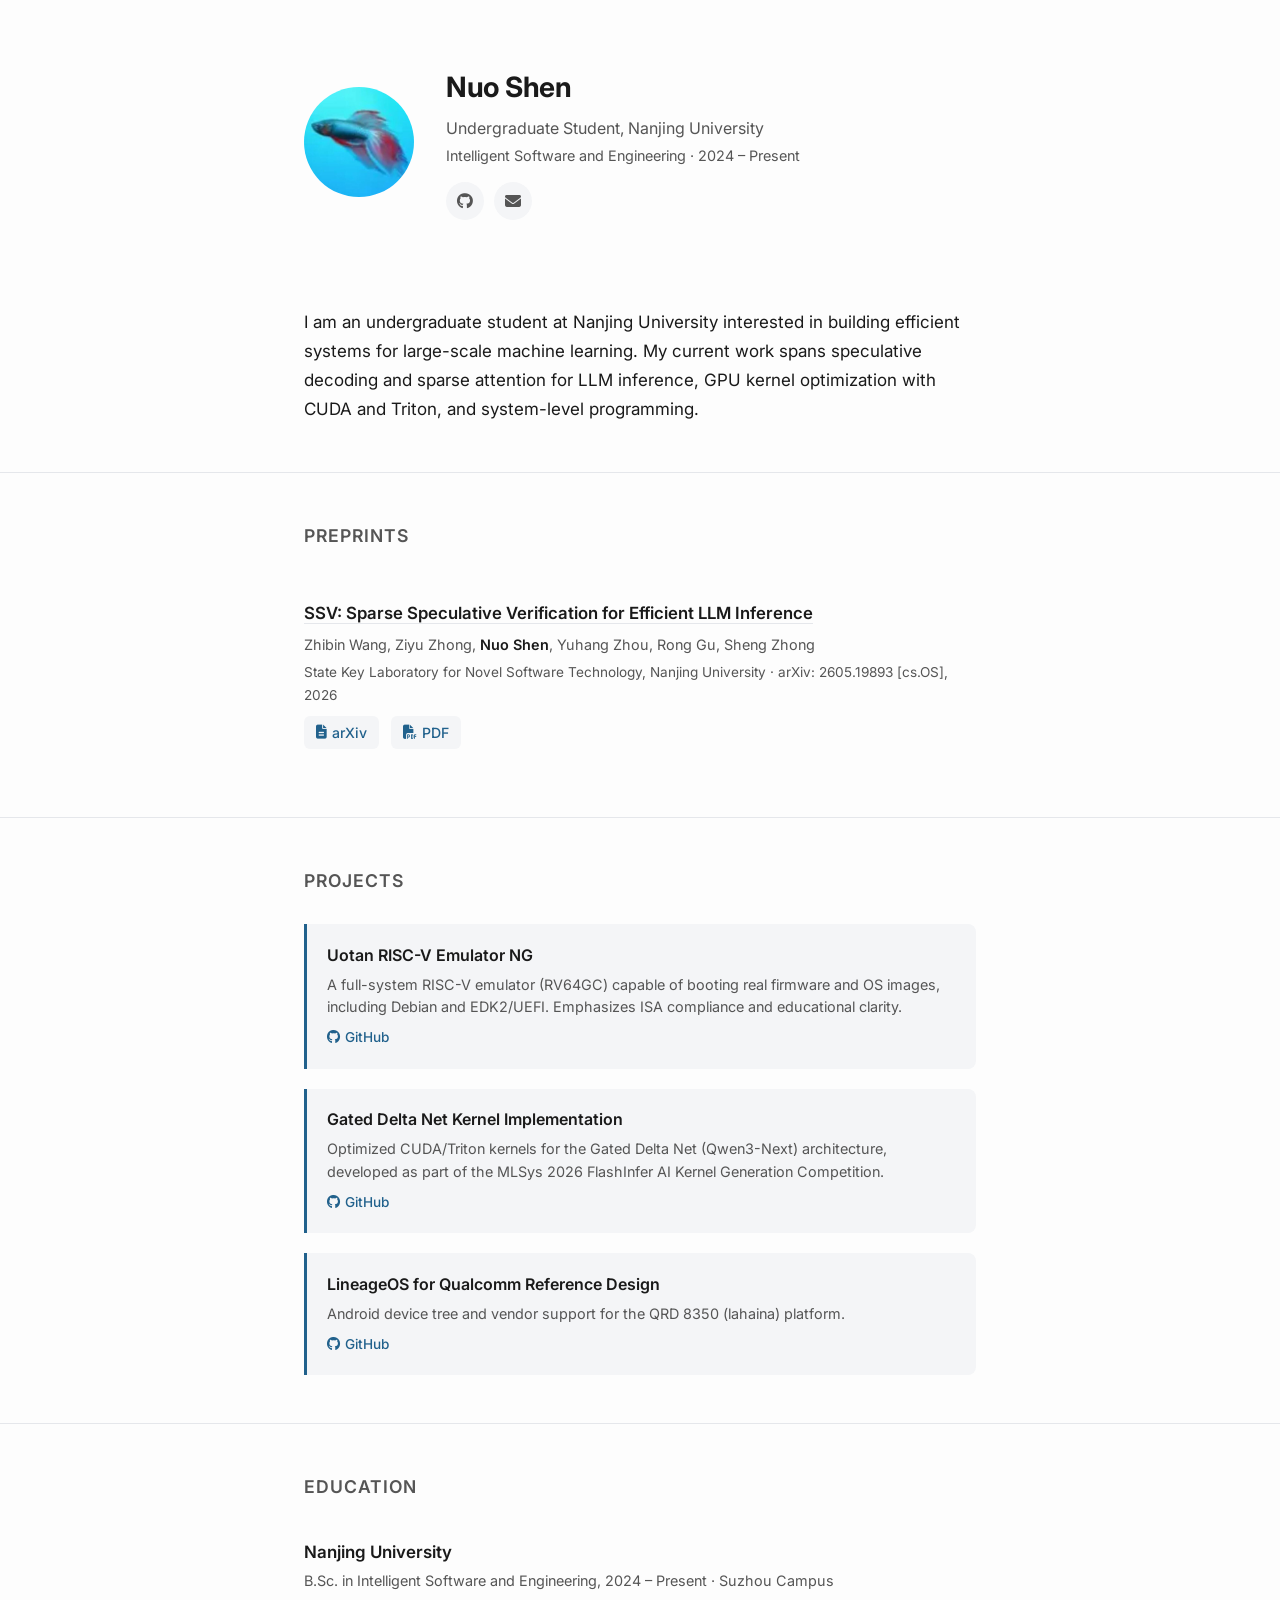
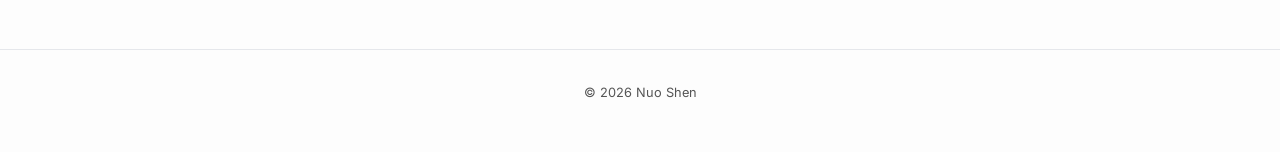
==== index.html @ 1d4b9c9a "Redesign academic homepage with clean minimal style Replace Material 3 multi-file site with a single" ====
<!DOCTYPE html>
<html lang="en">
<head>
<meta charset="UTF-8">
<meta name="viewport" content="width=device-width, initial-scale=1.0">
<title>Nuo Shen</title>
<link rel="preconnect" href="https://fonts.googleapis.com">
<link rel="preconnect" href="https://fonts.gstatic.com" crossorigin>
<link href="https://fonts.googleapis.com/css2?family=Inter:wght@400;500;600;700&display=swap" rel="stylesheet">
<link rel="stylesheet" href="https://cdnjs.cloudflare.com/ajax/libs/font-awesome/6.7.2/css/all.min.css">
<style>
  /* ── Reset & Base ── */
  *, *::before, *::after { box-sizing: border-box; margin: 0; padding: 0; }

  :root {
    --color-bg:       #fdfdfd;
    --color-text:     #1a1a1a;
    --color-text-alt: #555;
    --color-accent:   #21618c;
    --color-accent-hover: #164863;
    --color-border:   #e5e7eb;
    --color-surface:  #f4f5f7;
    --font: 'Inter', -apple-system, BlinkMacSystemFont, 'Segoe UI', Roboto, sans-serif;
  }

  html { scroll-behavior: smooth; }

  body {
    font-family: var(--font);
    font-size: 17px;
    line-height: 1.7;
    color: var(--color-text);
    background: var(--color-bg);
    -webkit-font-smoothing: antialiased;
  }

  a {
    color: var(--color-accent);
    text-decoration: none;
    transition: color 0.2s;
  }
  a:hover { color: var(--color-accent-hover); }

  /* ── Layout ── */
  .container {
    max-width: 720px;
    margin: 0 auto;
    padding: 0 24px;
  }

  section { padding: 3rem 0; }

  section + section { border-top: 1px solid var(--color-border); }

  .section-title {
    font-size: 1.1rem;
    font-weight: 600;
    color: var(--color-text-alt);
    text-transform: uppercase;
    letter-spacing: 0.06em;
    margin-bottom: 1.75rem;
  }

  /* ── Header ── */
  header {
    padding: 4rem 0 2.5rem;
  }

  .header-inner {
    display: flex;
    align-items: center;
    gap: 2rem;
  }

  .header-photo {
    width: 110px;
    height: 110px;
    border-radius: 50%;
    object-fit: cover;
    flex-shrink: 0;
  }

  .header-text h1 {
    font-size: 1.75rem;
    font-weight: 700;
    letter-spacing: -0.01em;
    color: var(--color-text);
  }

  .header-text .subtitle {
    font-size: 1rem;
    color: var(--color-text-alt);
    margin-top: 0.2rem;
  }

  .header-text .affiliation {
    font-size: 0.9rem;
    color: var(--color-text-alt);
    margin-top: 0.15rem;
  }

  .header-links {
    display: flex;
    gap: 0.65rem;
    margin-top: 0.85rem;
  }

  .header-links a {
    display: inline-flex;
    align-items: center;
    justify-content: center;
    width: 38px;
    height: 38px;
    border-radius: 50%;
    background: var(--color-surface);
    color: var(--color-text-alt);
    font-size: 1rem;
    transition: background 0.2s, color 0.2s;
  }

  .header-links a:hover {
    background: var(--color-accent);
    color: #fff;
  }

  /* ── About ── */
  .about p {
    max-width: 64ch;
    color: var(--color-text);
  }

  .about p + p { margin-top: 1rem; }

  /* ── Publications ── */
  .pub-entry {
    padding: 1.25rem 0;
  }

  .pub-title {
    font-size: 1.05rem;
    font-weight: 600;
    color: var(--color-text);
  }

  .pub-title a {
    color: inherit;
    text-decoration: underline;
    text-decoration-color: var(--color-border);
    text-underline-offset: 0.25em;
    transition: text-decoration-color 0.2s;
  }

  .pub-title a:hover {
    text-decoration-color: var(--color-accent);
  }

  .pub-authors {
    font-size: 0.9rem;
    color: var(--color-text-alt);
    margin-top: 0.35rem;
  }

  .pub-authors strong { color: var(--color-text); font-weight: 600; }

  .pub-venue {
    font-size: 0.85rem;
    color: var(--color-text-alt);
    margin-top: 0.2rem;
  }

  .pub-links {
    display: flex;
    gap: 0.75rem;
    margin-top: 0.55rem;
    font-size: 0.88rem;
    font-weight: 500;
  }

  .pub-links a {
    display: inline-flex;
    align-items: center;
    gap: 0.3rem;
    padding: 0.3rem 0.75rem;
    border-radius: 6px;
    background: var(--color-surface);
    color: var(--color-accent);
    transition: background 0.2s;
  }

  .pub-links a:hover { background: var(--color-accent); color: #fff; }

  /* ── Projects ── */
  .project-list {
    list-style: none;
    display: grid;
    gap: 1.25rem;
  }

  .project-item {
    padding: 1.1rem 1.25rem;
    border-left: 3px solid var(--color-accent);
    background: var(--color-surface);
    border-radius: 0 8px 8px 0;
  }

  .project-name {
    font-size: 1rem;
    font-weight: 600;
    color: var(--color-text);
  }

  .project-desc {
    font-size: 0.9rem;
    color: var(--color-text-alt);
    margin-top: 0.3rem;
    line-height: 1.55;
  }

  .project-link {
    display: inline-flex;
    align-items: center;
    gap: 0.3rem;
    margin-top: 0.5rem;
    font-size: 0.85rem;
    font-weight: 500;
  }

  /* ── Education ── */
  .edu-entry {
    padding: 0.5rem 0;
  }

  .edu-entry .school {
    font-weight: 600;
    color: var(--color-text);
  }

  .edu-entry .degree {
    font-size: 0.9rem;
    color: var(--color-text-alt);
    margin-top: 0.1rem;
  }

  /* ── Footer ── */
  footer {
    padding: 2rem 0 3rem;
    text-align: center;
    font-size: 0.8rem;
    color: var(--color-text-alt);
    border-top: 1px solid var(--color-border);
  }

  /* ── Mobile ── */
  @media (max-width: 640px) {
    .container { padding: 0 18px; }

    header { padding: 2.5rem 0 1.75rem; }

    .header-inner {
      flex-direction: column;
      text-align: center;
      gap: 1rem;
    }

    .header-photo { width: 96px; height: 96px; }

    .header-text h1 { font-size: 1.5rem; }

    .header-links { justify-content: center; }

    section { padding: 2.25rem 0; }

    .project-item { border-left: none; border-radius: 8px; border-top: 3px solid var(--color-accent); }
  }

  /* ── Reduced motion ── */
  @media (prefers-reduced-motion: reduce) {
    *, *::before, *::after { animation-duration: 0.01ms !important; transition-duration: 0.01ms !important; }
  }

  /* ── Print ── */
  @media print {
    body { font-size: 13px; line-height: 1.5; }
    header { padding: 1rem 0; }
    .header-photo { width: 72px; height: 72px; }
    .header-links a { background: none; }
    section { padding: 1rem 0; }
    .project-link, .pub-links a { background: none; border: 1px solid var(--color-border); }
  }
</style>
</head>
<body>

<header>
  <div class="container">
    <div class="header-inner">
      <img class="header-photo" src="data/images/sn.jpg" alt="Nuo Shen" width="110" height="110" loading="eager" decoding="async">
      <div class="header-text">
        <h1>Nuo Shen</h1>
        <div class="subtitle">Undergraduate Student, Nanjing University</div>
        <div class="affiliation">Intelligent Software and Engineering &middot; 2024 &ndash; Present</div>
        <div class="header-links">
          <a href="https://github.com/snnbyyds" aria-label="GitHub" target="_blank" rel="noopener"><i class="fab fa-github"></i></a>
          <a href="mailto:snnbyyds@gmail.com" aria-label="Email"><i class="fas fa-envelope"></i></a>
        </div>
      </div>
    </div>
  </div>
</header>

<section id="about">
  <div class="container">
    <div class="about">
      <p>
        I am an undergraduate student at Nanjing University interested in building efficient systems for large-scale machine learning. My current work spans speculative decoding and sparse attention for LLM inference, GPU kernel optimization with CUDA and Triton, and system-level programming.
      </p>
    </div>
  </div>
</section>

<section id="publications">
  <div class="container">
    <div class="section-title">Preprints</div>
    <div class="pub-entry">
      <div class="pub-title">
        <a href="https://arxiv.org/abs/2605.19893" target="_blank" rel="noopener">SSV: Sparse Speculative Verification for Efficient LLM Inference</a>
      </div>
      <div class="pub-authors">
        Zhibin Wang, Ziyu Zhong, <strong>Nuo Shen</strong>, Yuhang Zhou, Rong Gu, Sheng Zhong
      </div>
      <div class="pub-venue">
        State Key Laboratory for Novel Software Technology, Nanjing University &middot; arXiv: 2605.19893 [cs.OS], 2026
      </div>
      <div class="pub-links">
        <a href="https://arxiv.org/abs/2605.19893" target="_blank" rel="noopener"><i class="fas fa-file-lines"></i> arXiv</a>
        <a href="https://arxiv.org/pdf/2605.19893" target="_blank" rel="noopener"><i class="fas fa-file-pdf"></i> PDF</a>
      </div>
    </div>
  </div>
</section>

<section id="projects">
  <div class="container">
    <div class="section-title">Projects</div>
    <div class="project-list">
      <div class="project-item">
        <div class="project-name">Uotan RISC-V Emulator NG</div>
        <div class="project-desc">
          A full-system RISC-V emulator (RV64GC) capable of booting real firmware and OS images, including Debian and EDK2/UEFI. Emphasizes ISA compliance and educational clarity.
        </div>
        <a class="project-link" href="https://github.com/Uotan-Dev/uotan_riscv_emu-ng" target="_blank" rel="noopener">
          <i class="fab fa-github"></i> GitHub
        </a>
      </div>

      <div class="project-item">
        <div class="project-name">Gated Delta Net Kernel Implementation</div>
        <div class="project-desc">
          Optimized CUDA/Triton kernels for the Gated Delta Net (Qwen3-Next) architecture, developed as part of the MLSys 2026 FlashInfer AI Kernel Generation Competition.
        </div>
        <a class="project-link" href="https://github.com/CudaSyncThreads/flashinfer-bench-starter-kit" target="_blank" rel="noopener">
          <i class="fab fa-github"></i> GitHub
        </a>
      </div>

      <div class="project-item">
        <div class="project-name">LineageOS for Qualcomm Reference Design</div>
        <div class="project-desc">
          Android device tree and vendor support for the QRD 8350 (lahaina) platform.
        </div>
        <a class="project-link" href="https://github.com/QRD-Development/android_device_qcom_lahaina/tree/lineage-22.1" target="_blank" rel="noopener">
          <i class="fab fa-github"></i> GitHub
        </a>
      </div>
    </div>
  </div>
</section>

<section id="education">
  <div class="container">
    <div class="section-title">Education</div>
    <div class="edu-entry">
      <div class="school">Nanjing University</div>
      <div class="degree">B.Sc. in Intelligent Software and Engineering, 2024 &ndash; Present &middot; Suzhou Campus</div>
    </div>
  </div>
</section>

<footer>
  <div class="container">
    &copy; 2026 Nuo Shen
  </div>
</footer>

</body>
</html>
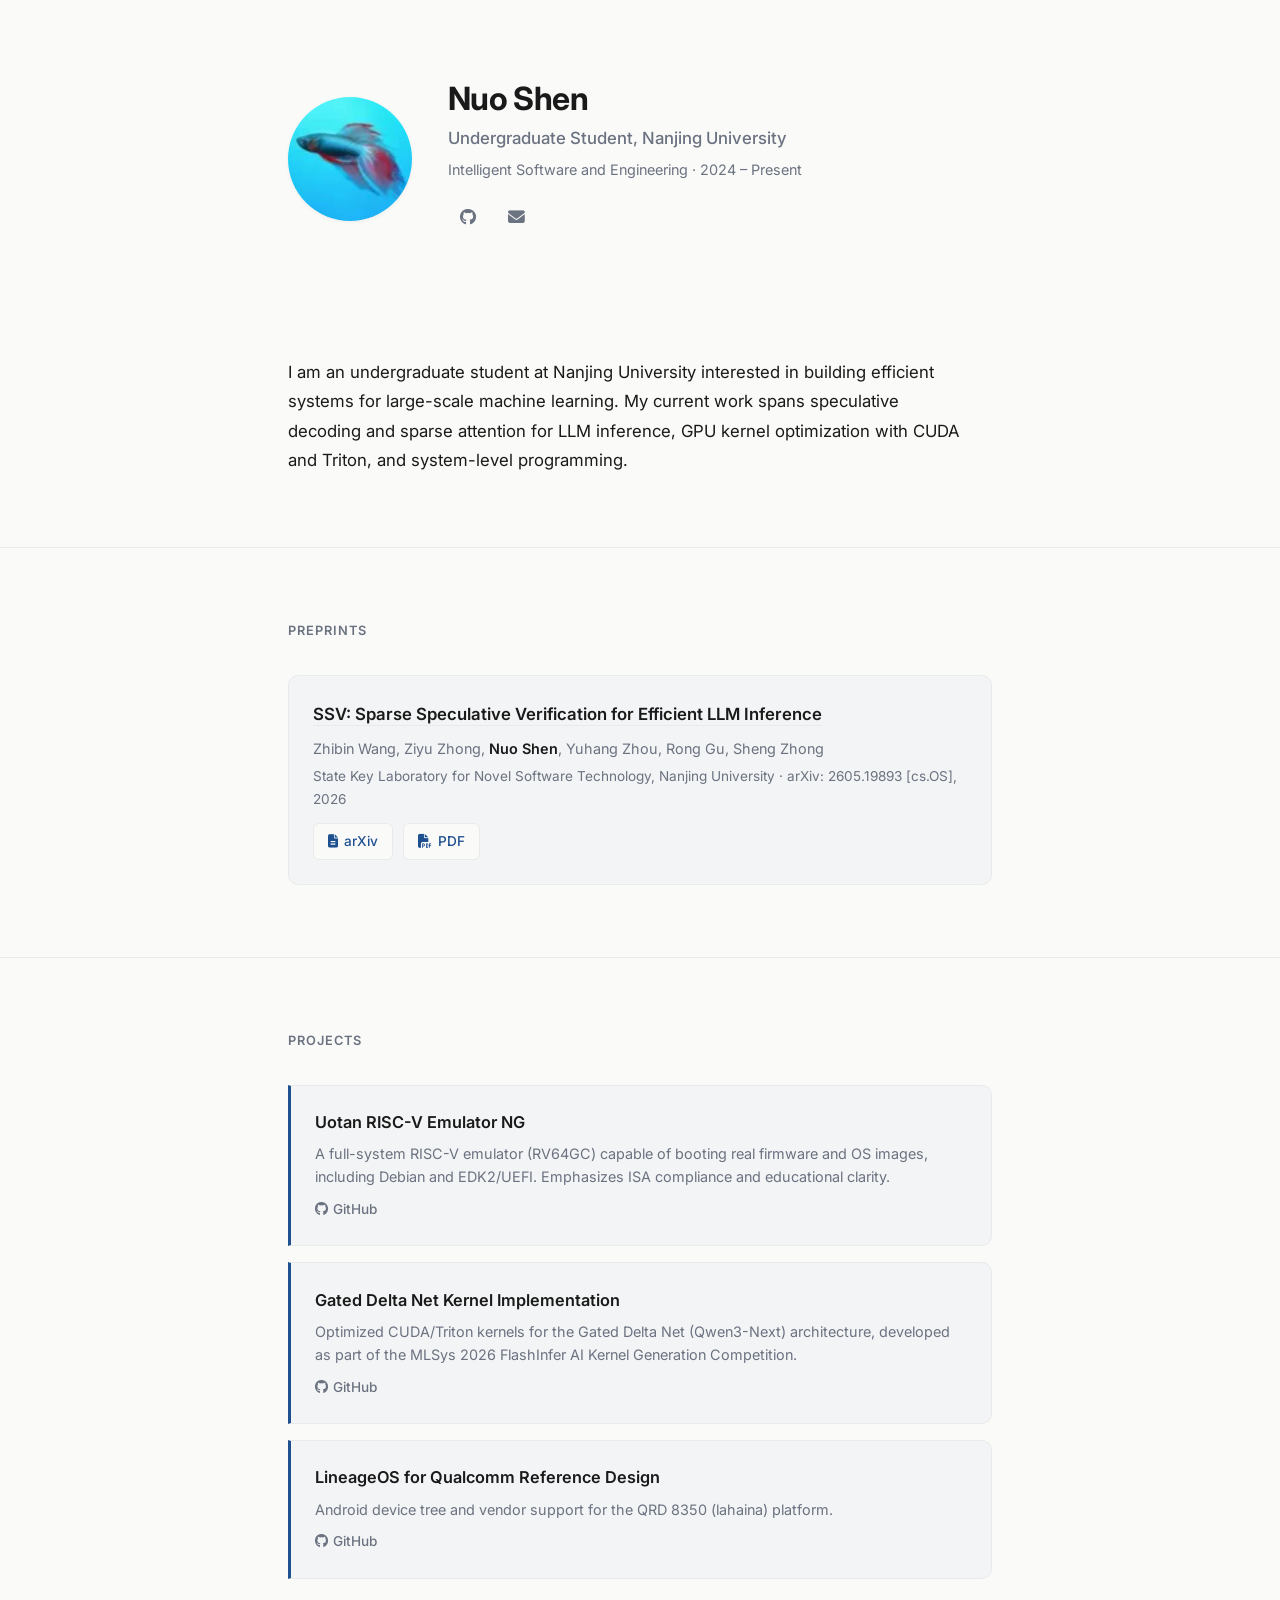
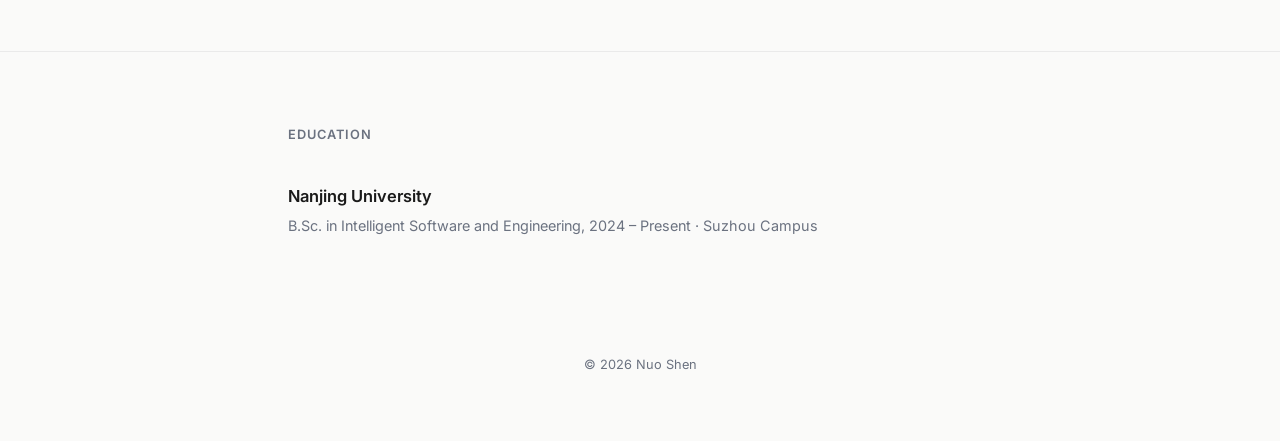
==== commit ada1cbed: "Polish UI: wider layout, richer typography, card treatments - Bump max-width to 760px, photo to 124p" ====
--- a/index.html
+++ b/index.html
@@ -13,13 +13,13 @@
   *, *::before, *::after { box-sizing: border-box; margin: 0; padding: 0; }
 
   :root {
-    --color-bg:       #fdfdfd;
+    --color-bg:       #fafaf9;
     --color-text:     #1a1a1a;
-    --color-text-alt: #555;
-    --color-accent:   #21618c;
-    --color-accent-hover: #164863;
-    --color-border:   #e5e7eb;
-    --color-surface:  #f4f5f7;
+    --color-text-alt: #6b7280;
+    --color-accent:   #1e5090;
+    --color-accent-hover: #163d6e;
+    --color-border:   #eaeaea;
+    --color-surface:  #f3f4f5;
     --font: 'Inter', -apple-system, BlinkMacSystemFont, 'Segoe UI', Roboto, sans-serif;
   }
 
@@ -27,113 +27,113 @@
 
   body {
     font-family: var(--font);
-    font-size: 17px;
-    line-height: 1.7;
+    font-size: 16.5px;
+    line-height: 1.75;
     color: var(--color-text);
     background: var(--color-bg);
     -webkit-font-smoothing: antialiased;
   }
 
-  a {
-    color: var(--color-accent);
-    text-decoration: none;
-    transition: color 0.2s;
-  }
+  a { color: var(--color-accent); text-decoration: none; transition: color 0.2s, opacity 0.2s; }
   a:hover { color: var(--color-accent-hover); }
 
   /* ── Layout ── */
   .container {
-    max-width: 720px;
+    max-width: 760px;
     margin: 0 auto;
-    padding: 0 24px;
-  }
-
-  section { padding: 3rem 0; }
+    padding: 0 28px;
+  }
+
+  section { padding: 4.5rem 0; }
 
   section + section { border-top: 1px solid var(--color-border); }
 
   .section-title {
-    font-size: 1.1rem;
+    font-size: 0.8rem;
     font-weight: 600;
     color: var(--color-text-alt);
     text-transform: uppercase;
-    letter-spacing: 0.06em;
-    margin-bottom: 1.75rem;
+    letter-spacing: 0.08em;
+    margin-bottom: 2rem;
   }
 
   /* ── Header ── */
-  header {
-    padding: 4rem 0 2.5rem;
-  }
+  header { padding: 5rem 0 3rem; }
 
   .header-inner {
     display: flex;
     align-items: center;
-    gap: 2rem;
+    gap: 2.25rem;
   }
 
   .header-photo {
-    width: 110px;
-    height: 110px;
+    width: 124px;
+    height: 124px;
     border-radius: 50%;
     object-fit: cover;
     flex-shrink: 0;
+    box-shadow: 0 1px 4px rgba(0,0,0,0.06);
   }
 
   .header-text h1 {
-    font-size: 1.75rem;
+    font-size: 2rem;
     font-weight: 700;
-    letter-spacing: -0.01em;
-    color: var(--color-text);
+    letter-spacing: -0.02em;
+    color: var(--color-text);
+    line-height: 1.2;
   }
 
   .header-text .subtitle {
-    font-size: 1rem;
-    color: var(--color-text-alt);
-    margin-top: 0.2rem;
+    font-size: 1.05rem;
+    color: var(--color-text-alt);
+    margin-top: 0.35rem;
+    font-weight: 500;
   }
 
   .header-text .affiliation {
     font-size: 0.9rem;
     color: var(--color-text-alt);
-    margin-top: 0.15rem;
+    margin-top: 0.2rem;
   }
 
   .header-links {
     display: flex;
-    gap: 0.65rem;
-    margin-top: 0.85rem;
+    gap: 0.5rem;
+    margin-top: 1rem;
   }
 
   .header-links a {
     display: inline-flex;
     align-items: center;
     justify-content: center;
-    width: 38px;
-    height: 38px;
+    width: 40px;
+    height: 40px;
     border-radius: 50%;
+    color: var(--color-text-alt);
+    font-size: 1.05rem;
+    transition: background 0.2s, color 0.2s;
+  }
+
+  .header-links a:hover {
     background: var(--color-surface);
-    color: var(--color-text-alt);
-    font-size: 1rem;
-    transition: background 0.2s, color 0.2s;
-  }
-
-  .header-links a:hover {
-    background: var(--color-accent);
-    color: #fff;
+    color: var(--color-accent);
   }
 
   /* ── About ── */
   .about p {
-    max-width: 64ch;
-    color: var(--color-text);
-  }
-
-  .about p + p { margin-top: 1rem; }
+    max-width: 62ch;
+    color: var(--color-text);
+    font-size: 1.05rem;
+  }
+
+  .about p + p { margin-top: 1.15rem; }
 
   /* ── Publications ── */
   .pub-entry {
-    padding: 1.25rem 0;
+    padding: 1.5rem 1.5rem;
+    background: var(--color-surface);
+    border-radius: 10px;
+    border: 1px solid var(--color-border);
   }
 
   .pub-title {
@@ -146,18 +146,16 @@
     color: inherit;
     text-decoration: underline;
     text-decoration-color: var(--color-border);
-    text-underline-offset: 0.25em;
+    text-underline-offset: 0.3em;
     transition: text-decoration-color 0.2s;
   }
 
-  .pub-title a:hover {
-    text-decoration-color: var(--color-accent);
-  }
+  .pub-title a:hover { text-decoration-color: var(--color-accent); }
 
   .pub-authors {
     font-size: 0.9rem;
     color: var(--color-text-alt);
-    margin-top: 0.35rem;
+    margin-top: 0.4rem;
   }
 
   .pub-authors strong { color: var(--color-text); font-weight: 600; }
@@ -165,46 +163,57 @@
   .pub-venue {
     font-size: 0.85rem;
     color: var(--color-text-alt);
-    margin-top: 0.2rem;
+    margin-top: 0.25rem;
   }
 
   .pub-links {
     display: flex;
-    gap: 0.75rem;
-    margin-top: 0.55rem;
-    font-size: 0.88rem;
+    gap: 0.6rem;
+    margin-top: 0.7rem;
+    font-size: 0.85rem;
     font-weight: 500;
   }
 
   .pub-links a {
     display: inline-flex;
     align-items: center;
-    gap: 0.3rem;
-    padding: 0.3rem 0.75rem;
+    gap: 0.35rem;
+    padding: 0.35rem 0.9rem;
     border-radius: 6px;
-    background: var(--color-surface);
+    background: var(--color-bg);
     color: var(--color-accent);
-    transition: background 0.2s;
-  }
-
-  .pub-links a:hover { background: var(--color-accent); color: #fff; }
+    border: 1px solid var(--color-border);
+    transition: background 0.2s, border-color 0.2s, color 0.2s;
+  }
+
+  .pub-links a:hover {
+    background: var(--color-accent);
+    border-color: var(--color-accent);
+    color: #fff;
+  }
 
   /* ── Projects ── */
   .project-list {
-    list-style: none;
     display: grid;
-    gap: 1.25rem;
+    gap: 1rem;
   }
 
   .project-item {
-    padding: 1.1rem 1.25rem;
+    padding: 1.4rem 1.5rem;
+    background: var(--color-surface);
+    border: 1px solid var(--color-border);
     border-left: 3px solid var(--color-accent);
-    background: var(--color-surface);
-    border-radius: 0 8px 8px 0;
+    border-radius: 0 10px 10px 0;
+    transition: box-shadow 0.25s, transform 0.25s;
+  }
+
+  .project-item:hover {
+    box-shadow: 0 2px 12px rgba(0,0,0,0.05);
+    transform: translateY(-1px);
   }
 
   .project-name {
-    font-size: 1rem;
+    font-size: 1.02rem;
     font-weight: 600;
     color: var(--color-text);
   }
@@ -212,23 +221,25 @@
   .project-desc {
     font-size: 0.9rem;
     color: var(--color-text-alt);
-    margin-top: 0.3rem;
-    line-height: 1.55;
+    margin-top: 0.35rem;
+    line-height: 1.6;
   }
 
   .project-link {
     display: inline-flex;
     align-items: center;
     gap: 0.3rem;
-    margin-top: 0.5rem;
+    margin-top: 0.6rem;
     font-size: 0.85rem;
     font-weight: 500;
-  }
+    color: var(--color-text-alt);
+    transition: color 0.2s;
+  }
+
+  .project-link:hover { color: var(--color-accent); }
 
   /* ── Education ── */
-  .edu-entry {
-    padding: 0.5rem 0;
-  }
+  .edu-entry { padding: 0.25rem 0; }
 
   .edu-entry .school {
     font-weight: 600;
@@ -238,39 +249,46 @@
   .edu-entry .degree {
     font-size: 0.9rem;
     color: var(--color-text-alt);
-    margin-top: 0.1rem;
+    margin-top: 0.15rem;
   }
 
   /* ── Footer ── */
   footer {
-    padding: 2rem 0 3rem;
+    padding: 2.5rem 0 4rem;
     text-align: center;
     font-size: 0.8rem;
     color: var(--color-text-alt);
-    border-top: 1px solid var(--color-border);
   }
 
   /* ── Mobile ── */
   @media (max-width: 640px) {
-    .container { padding: 0 18px; }
-
-    header { padding: 2.5rem 0 1.75rem; }
+    .container { padding: 0 20px; }
+
+    header { padding: 3rem 0 2rem; }
 
     .header-inner {
       flex-direction: column;
       text-align: center;
-      gap: 1rem;
+      gap: 1.15rem;
     }
 
-    .header-photo { width: 96px; height: 96px; }
-
-    .header-text h1 { font-size: 1.5rem; }
+    .header-photo { width: 104px; height: 104px; }
+
+    .header-text h1 { font-size: 1.65rem; }
 
     .header-links { justify-content: center; }
 
-    section { padding: 2.25rem 0; }
-
-    .project-item { border-left: none; border-radius: 8px; border-top: 3px solid var(--color-accent); }
+    section { padding: 3rem 0; }
+
+    .about p { font-size: 1rem; }
+
+    .pub-entry { padding: 1.2rem 1.2rem; }
+
+    .project-item {
+      border-left: none;
+      border-top: 3px solid var(--color-accent);
+      border-radius: 10px;
+    }
   }
 
   /* ── Reduced motion ── */
@@ -280,12 +298,13 @@
 
   /* ── Print ── */
   @media print {
-    body { font-size: 13px; line-height: 1.5; }
+    body { font-size: 12.5px; line-height: 1.5; }
     header { padding: 1rem 0; }
-    .header-photo { width: 72px; height: 72px; }
-    .header-links a { background: none; }
-    section { padding: 1rem 0; }
-    .project-link, .pub-links a { background: none; border: 1px solid var(--color-border); }
+    .header-photo { width: 64px; height: 64px; }
+    header { padding: 0.5rem 0; }
+    section { padding: 0.75rem 0; }
+    .pub-entry, .project-item { background: none; border: 1px solid #ddd; box-shadow: none; }
+    .project-item:hover { transform: none; box-shadow: none; }
   }
 </style>
 </head>
@@ -294,7 +313,7 @@
 <header>
   <div class="container">
     <div class="header-inner">
-      <img class="header-photo" src="data/images/sn.jpg" alt="Nuo Shen" width="110" height="110" loading="eager" decoding="async">
+      <img class="header-photo" src="data/images/sn.jpg" alt="Nuo Shen" width="124" height="124" loading="eager" decoding="async">
       <div class="header-text">
         <h1>Nuo Shen</h1>
         <div class="subtitle">Undergraduate Student, Nanjing University</div>
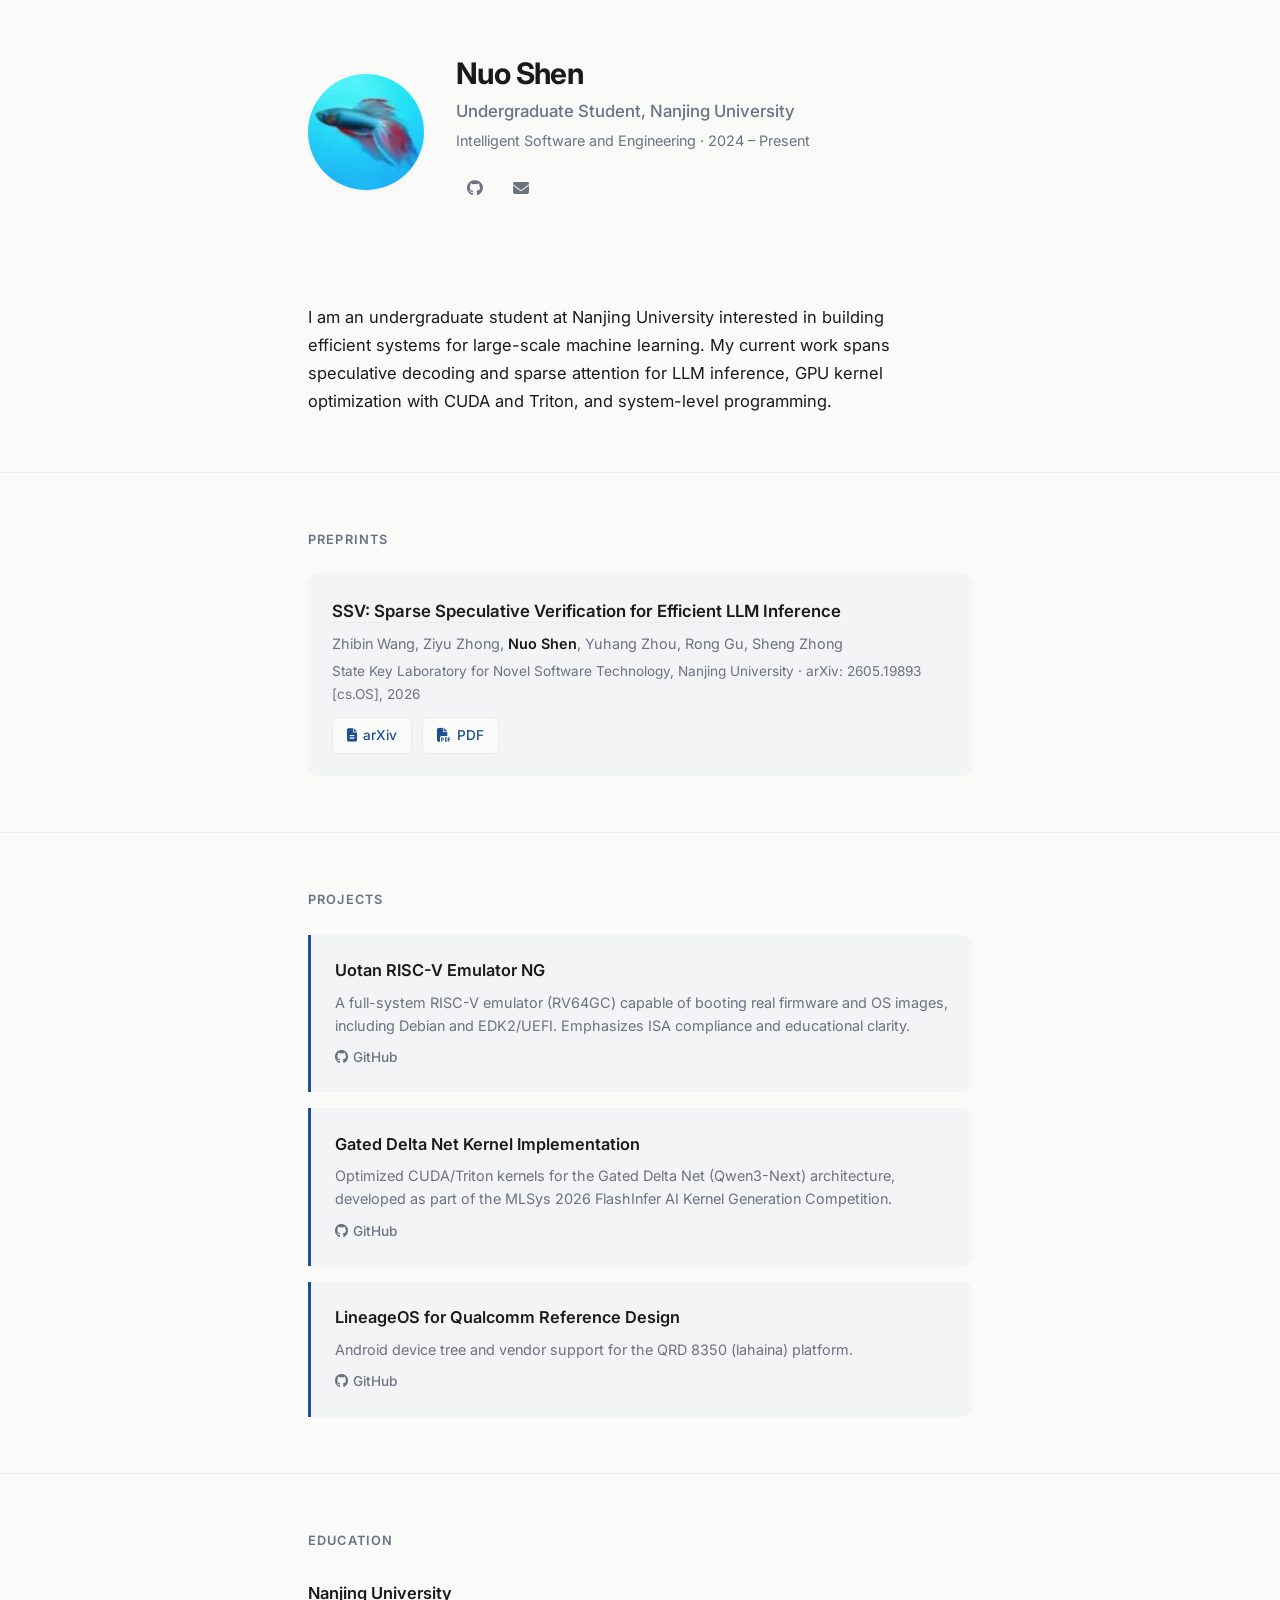
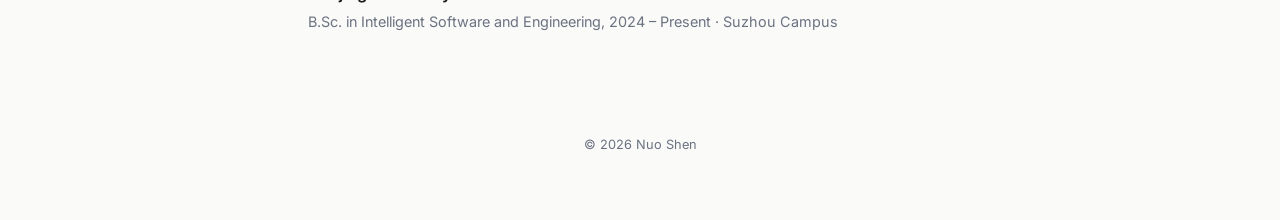
==== commit a4c83cf4: "Refine spacing and remove card borders Tighten vertical rhythm (section 3.5rem, header 3.5rem). Drop" ====
--- a/index.html
+++ b/index.html
@@ -28,7 +28,7 @@
   body {
     font-family: var(--font);
     font-size: 16.5px;
-    line-height: 1.75;
+    line-height: 1.7;
     color: var(--color-text);
     background: var(--color-bg);
     -webkit-font-smoothing: antialiased;
@@ -39,12 +39,12 @@
 
   /* ── Layout ── */
   .container {
-    max-width: 760px;
+    max-width: 720px;
     margin: 0 auto;
     padding: 0 28px;
   }
 
-  section { padding: 4.5rem 0; }
+  section { padding: 3.5rem 0; }
 
   section + section { border-top: 1px solid var(--color-border); }
 
@@ -53,22 +53,22 @@
     font-weight: 600;
     color: var(--color-text-alt);
     text-transform: uppercase;
-    letter-spacing: 0.08em;
-    margin-bottom: 2rem;
+    letter-spacing: 0.09em;
+    margin-bottom: 1.5rem;
   }
 
   /* ── Header ── */
-  header { padding: 5rem 0 3rem; }
+  header { padding: 3.5rem 0 2.5rem; }
 
   .header-inner {
     display: flex;
     align-items: center;
-    gap: 2.25rem;
+    gap: 2rem;
   }
 
   .header-photo {
-    width: 124px;
-    height: 124px;
+    width: 116px;
+    height: 116px;
     border-radius: 50%;
     object-fit: cover;
     flex-shrink: 0;
@@ -76,7 +76,7 @@
   }
 
   .header-text h1 {
-    font-size: 2rem;
+    font-size: 1.85rem;
     font-weight: 700;
     letter-spacing: -0.02em;
     color: var(--color-text);
@@ -106,11 +106,11 @@
     display: inline-flex;
     align-items: center;
     justify-content: center;
-    width: 40px;
-    height: 40px;
+    width: 38px;
+    height: 38px;
     border-radius: 50%;
     color: var(--color-text-alt);
-    font-size: 1.05rem;
+    font-size: 1rem;
     transition: background 0.2s, color 0.2s;
   }
 
@@ -123,17 +123,15 @@
   .about p {
     max-width: 62ch;
     color: var(--color-text);
-    font-size: 1.05rem;
   }
 
   .about p + p { margin-top: 1.15rem; }
 
   /* ── Publications ── */
   .pub-entry {
-    padding: 1.5rem 1.5rem;
+    padding: 1.4rem 1.5rem;
     background: var(--color-surface);
     border-radius: 10px;
-    border: 1px solid var(--color-border);
   }
 
   .pub-title {
@@ -201,7 +199,6 @@
   .project-item {
     padding: 1.4rem 1.5rem;
     background: var(--color-surface);
-    border: 1px solid var(--color-border);
     border-left: 3px solid var(--color-accent);
     border-radius: 0 10px 10px 0;
     transition: box-shadow 0.25s, transform 0.25s;
@@ -264,23 +261,21 @@
   @media (max-width: 640px) {
     .container { padding: 0 20px; }
 
-    header { padding: 3rem 0 2rem; }
+    header { padding: 2.5rem 0 2rem; }
 
     .header-inner {
       flex-direction: column;
       text-align: center;
-      gap: 1.15rem;
+      gap: 1rem;
     }
 
-    .header-photo { width: 104px; height: 104px; }
-
-    .header-text h1 { font-size: 1.65rem; }
+    .header-photo { width: 100px; height: 100px; }
+
+    .header-text h1 { font-size: 1.55rem; }
 
     .header-links { justify-content: center; }
 
-    section { padding: 3rem 0; }
-
-    .about p { font-size: 1rem; }
+    section { padding: 2.5rem 0; }
 
     .pub-entry { padding: 1.2rem 1.2rem; }
 
@@ -313,7 +308,7 @@
 <header>
   <div class="container">
     <div class="header-inner">
-      <img class="header-photo" src="data/images/sn.jpg" alt="Nuo Shen" width="124" height="124" loading="eager" decoding="async">
+      <img class="header-photo" src="data/images/sn.jpg" alt="Nuo Shen" width="116" height="116" loading="eager" decoding="async">
       <div class="header-text">
         <h1>Nuo Shen</h1>
         <div class="subtitle">Undergraduate Student, Nanjing University</div>
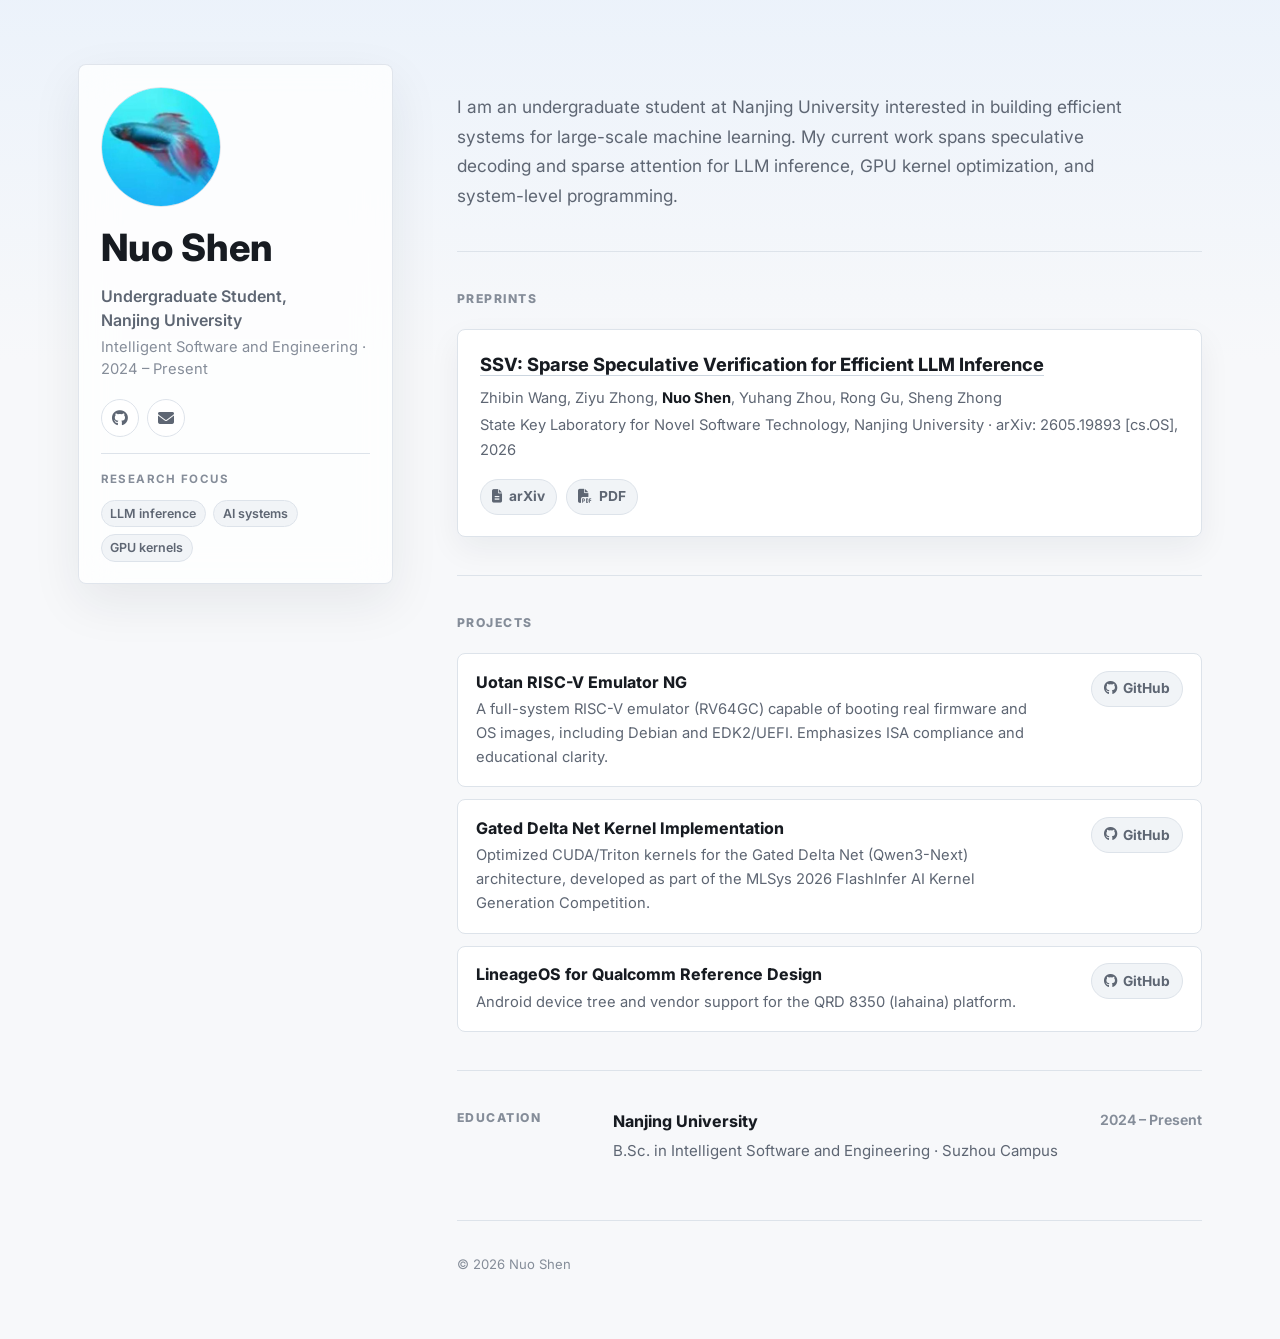
==== commit 73551412: "Clean up dead CSS, bump portrait to 120px, fix text wrapping Remove unused .intro-kicker, .intro h2 " ====
--- a/index.html
+++ b/index.html
@@ -6,405 +6,658 @@
 <title>Nuo Shen</title>
 <link rel="preconnect" href="https://fonts.googleapis.com">
 <link rel="preconnect" href="https://fonts.gstatic.com" crossorigin>
-<link href="https://fonts.googleapis.com/css2?family=Inter:wght@400;500;600;700&display=swap" rel="stylesheet">
+<link href="https://fonts.googleapis.com/css2?family=Inter:wght@400;500;600;700;800&display=swap" rel="stylesheet">
 <link rel="stylesheet" href="https://cdnjs.cloudflare.com/ajax/libs/font-awesome/6.7.2/css/all.min.css">
 <style>
-  /* ── Reset & Base ── */
   *, *::before, *::after { box-sizing: border-box; margin: 0; padding: 0; }
 
   :root {
-    --color-bg:       #fafaf9;
-    --color-text:     #1a1a1a;
-    --color-text-alt: #6b7280;
-    --color-accent:   #1e5090;
-    --color-accent-hover: #163d6e;
-    --color-border:   #eaeaea;
-    --color-surface:  #f3f4f5;
-    --font: 'Inter', -apple-system, BlinkMacSystemFont, 'Segoe UI', Roboto, sans-serif;
+    --bg: #f7f8fa;
+    --paper: #ffffff;
+    --paper-soft: #f1f4f7;
+    --ink: #171b21;
+    --muted: #5e6673;
+    --quiet: #858d99;
+    --line: #dde3ea;
+    --line-strong: #cbd5df;
+    --accent: #245c9f;
+    --accent-dark: #163d6e;
+    --accent-soft: #e7f0fb;
+    --shadow: 0 18px 50px rgba(22, 32, 46, 0.08);
+    --font: "Inter", -apple-system, BlinkMacSystemFont, "Segoe UI", Roboto, sans-serif;
   }
 
   html { scroll-behavior: smooth; }
 
   body {
+    min-height: 100vh;
     font-family: var(--font);
-    font-size: 16.5px;
-    line-height: 1.7;
-    color: var(--color-text);
-    background: var(--color-bg);
+    font-size: 16px;
+    line-height: 1.68;
+    color: var(--ink);
+    background:
+      linear-gradient(180deg, rgba(231, 240, 251, 0.7), rgba(247, 248, 250, 0) 360px),
+      var(--bg);
     -webkit-font-smoothing: antialiased;
   }
 
-  a { color: var(--color-accent); text-decoration: none; transition: color 0.2s, opacity 0.2s; }
-  a:hover { color: var(--color-accent-hover); }
-
-  /* ── Layout ── */
-  .container {
-    max-width: 720px;
+  a {
+    color: var(--accent);
+    text-decoration: none;
+    transition: color 0.18s ease, border-color 0.18s ease, background 0.18s ease, transform 0.18s ease;
+  }
+
+  a:hover { color: var(--accent-dark); }
+
+  .page {
+    display: grid;
+    grid-template-columns: minmax(240px, 315px) minmax(0, 760px);
+    gap: clamp(2rem, 5vw, 4.75rem);
+    max-width: 1180px;
     margin: 0 auto;
-    padding: 0 28px;
-  }
-
-  section { padding: 3.5rem 0; }
-
-  section + section { border-top: 1px solid var(--color-border); }
-
-  .section-title {
-    font-size: 0.8rem;
-    font-weight: 600;
-    color: var(--color-text-alt);
-    text-transform: uppercase;
-    letter-spacing: 0.09em;
-    margin-bottom: 1.5rem;
-  }
-
-  /* ── Header ── */
-  header { padding: 3.5rem 0 2.5rem; }
-
-  .header-inner {
-    display: flex;
-    align-items: center;
-    gap: 2rem;
-  }
-
-  .header-photo {
-    width: 116px;
-    height: 116px;
+    padding: clamp(2rem, 5vw, 4.75rem) 28px 4rem;
+  }
+
+  .identity {
+    align-self: start;
+    position: sticky;
+    top: 2rem;
+  }
+
+  .identity-card {
+    padding: 1.35rem;
+    background: rgba(255, 255, 255, 0.78);
+    border: 1px solid rgba(221, 227, 234, 0.9);
+    border-radius: 8px;
+    box-shadow: var(--shadow);
+    backdrop-filter: blur(18px);
+  }
+
+  .portrait {
+    width: 120px;
+    height: 120px;
+    display: block;
     border-radius: 50%;
     object-fit: cover;
-    flex-shrink: 0;
-    box-shadow: 0 1px 4px rgba(0,0,0,0.06);
-  }
-
-  .header-text h1 {
-    font-size: 1.85rem;
-    font-weight: 700;
-    letter-spacing: -0.02em;
-    color: var(--color-text);
-    line-height: 1.2;
-  }
-
-  .header-text .subtitle {
-    font-size: 1.05rem;
-    color: var(--color-text-alt);
-    margin-top: 0.35rem;
-    font-weight: 500;
-  }
-
-  .header-text .affiliation {
-    font-size: 0.9rem;
-    color: var(--color-text-alt);
-    margin-top: 0.2rem;
-  }
-
-  .header-links {
+    margin-bottom: 1.35rem;
+    border: 1px solid var(--line);
+  }
+
+  h1 {
+    font-size: clamp(1.7rem, 3vw, 2.35rem);
+    font-weight: 800;
+    line-height: 1.06;
+    letter-spacing: 0;
+    color: var(--ink);
+  }
+
+  .role {
+    margin-top: 1rem;
+    color: var(--muted);
+    font-size: 1rem;
+    font-weight: 600;
+    line-height: 1.5;
+  }
+
+  .affiliation {
+    margin-top: 0.25rem;
+    color: var(--quiet);
+    font-size: 0.92rem;
+    line-height: 1.5;
+  }
+
+  .contact {
     display: flex;
-    gap: 0.5rem;
-    margin-top: 1rem;
-  }
-
-  .header-links a {
+    gap: 0.55rem;
+    margin-top: 1.2rem;
+  }
+
+  .icon-link {
+    width: 38px;
+    height: 38px;
     display: inline-flex;
     align-items: center;
     justify-content: center;
-    width: 38px;
-    height: 38px;
+    border: 1px solid var(--line);
     border-radius: 50%;
-    color: var(--color-text-alt);
-    font-size: 1rem;
-    transition: background 0.2s, color 0.2s;
-  }
-
-  .header-links a:hover {
-    background: var(--color-surface);
-    color: var(--color-accent);
-  }
-
-  /* ── About ── */
-  .about p {
-    max-width: 62ch;
-    color: var(--color-text);
-  }
-
-  .about p + p { margin-top: 1.15rem; }
-
-  /* ── Publications ── */
-  .pub-entry {
-    padding: 1.4rem 1.5rem;
-    background: var(--color-surface);
-    border-radius: 10px;
-  }
-
-  .pub-title {
-    font-size: 1.05rem;
+    background: var(--paper);
+    color: var(--muted);
+  }
+
+  .icon-link:hover {
+    border-color: var(--accent);
+    background: var(--accent);
+    color: #fff;
+    transform: translateY(-1px);
+  }
+
+  .focus-box {
+    margin-top: 1rem;
+    padding-top: 1rem;
+    border-top: 1px solid var(--line);
+  }
+
+  .eyebrow {
+    display: block;
+    margin-bottom: 0.65rem;
+    color: var(--quiet);
+    font-size: 0.72rem;
+    font-weight: 700;
+    letter-spacing: 0.12em;
+    text-transform: uppercase;
+  }
+
+  .chips {
+    display: flex;
+    flex-wrap: wrap;
+    gap: 0.45rem;
+  }
+
+  .chip {
+    padding: 0.24rem 0.55rem;
+    border: 1px solid var(--line);
+    border-radius: 999px;
+    background: var(--paper-soft);
+    color: var(--muted);
+    font-size: 0.78rem;
     font-weight: 600;
-    color: var(--color-text);
-  }
-
-  .pub-title a {
-    color: inherit;
-    text-decoration: underline;
-    text-decoration-color: var(--color-border);
-    text-underline-offset: 0.3em;
-    transition: text-decoration-color 0.2s;
-  }
-
-  .pub-title a:hover { text-decoration-color: var(--color-accent); }
-
-  .pub-authors {
-    font-size: 0.9rem;
-    color: var(--color-text-alt);
-    margin-top: 0.4rem;
-  }
-
-  .pub-authors strong { color: var(--color-text); font-weight: 600; }
-
-  .pub-venue {
-    font-size: 0.85rem;
-    color: var(--color-text-alt);
-    margin-top: 0.25rem;
-  }
-
-  .pub-links {
+    line-height: 1.4;
+  }
+
+  main {
+    min-width: 0;
+  }
+
+  .intro {
+    padding: 0.4rem 0 2.5rem;
+  }
+
+  .intro p {
+    max-width: 64ch;
+    margin-top: 1.35rem;
+    color: var(--muted);
+    font-size: 1.08rem;
+    line-height: 1.72;
+  }
+
+  section {
+    padding: 2.35rem 0;
+    border-top: 1px solid var(--line);
+  }
+
+  .section-head {
+    display: grid;
+    grid-template-columns: 132px 1fr;
+    gap: 1.5rem;
+    align-items: start;
+    margin-bottom: 1.2rem;
+  }
+
+  .section-title {
+    color: var(--quiet);
+    font-size: 0.76rem;
+    font-weight: 800;
+    letter-spacing: 0.12em;
+    text-transform: uppercase;
+  }
+
+  .section-note {
+    max-width: 56ch;
+    color: var(--muted);
+    font-size: 0.94rem;
+  }
+
+  .paper-card,
+  .project-item {
+    background: var(--paper);
+    border: 1px solid var(--line);
+    border-radius: 8px;
+  }
+
+  .paper-card {
+    padding: 1.35rem;
+    box-shadow: 0 12px 32px rgba(22, 32, 46, 0.06);
+  }
+
+  .paper-title {
+    font-size: 1.14rem;
+    font-weight: 750;
+    line-height: 1.38;
+  }
+
+  .paper-title a {
+    color: var(--ink);
+    border-bottom: 1px solid var(--line-strong);
+  }
+
+  .paper-title a:hover {
+    color: var(--accent);
+    border-color: var(--accent);
+  }
+
+  .authors,
+  .venue {
+    color: var(--muted);
+    font-size: 0.92rem;
+  }
+
+  .authors {
+    margin-top: 0.55rem;
+  }
+
+  .authors strong {
+    color: var(--ink);
+    font-weight: 700;
+  }
+
+  .venue {
+    margin-top: 0.18rem;
+  }
+
+  .paper-actions {
     display: flex;
-    gap: 0.6rem;
-    margin-top: 0.7rem;
-    font-size: 0.85rem;
-    font-weight: 500;
-  }
-
-  .pub-links a {
+    flex-wrap: wrap;
+    gap: 0.55rem;
+    margin-top: 1rem;
+  }
+
+  .text-link {
     display: inline-flex;
     align-items: center;
-    gap: 0.35rem;
-    padding: 0.35rem 0.9rem;
-    border-radius: 6px;
-    background: var(--color-bg);
-    color: var(--color-accent);
-    border: 1px solid var(--color-border);
-    transition: background 0.2s, border-color 0.2s, color 0.2s;
-  }
-
-  .pub-links a:hover {
-    background: var(--color-accent);
-    border-color: var(--color-accent);
-    color: #fff;
-  }
-
-  /* ── Projects ── */
+    gap: 0.4rem;
+    min-height: 36px;
+    padding: 0.34rem 0.72rem;
+    border: 1px solid var(--line);
+    border-radius: 999px;
+    background: var(--paper-soft);
+    color: var(--muted);
+    font-size: 0.86rem;
+    font-weight: 700;
+  }
+
+  .text-link:hover {
+    border-color: var(--accent);
+    background: var(--accent-soft);
+    color: var(--accent-dark);
+  }
+
   .project-list {
     display: grid;
+    gap: 0.75rem;
+  }
+
+  .project-item {
+    display: grid;
+    grid-template-columns: minmax(0, 1fr) auto;
     gap: 1rem;
-  }
-
-  .project-item {
-    padding: 1.4rem 1.5rem;
-    background: var(--color-surface);
-    border-left: 3px solid var(--color-accent);
-    border-radius: 0 10px 10px 0;
-    transition: box-shadow 0.25s, transform 0.25s;
+    align-items: start;
+    padding: 1.05rem 1.15rem;
   }
 
   .project-item:hover {
-    box-shadow: 0 2px 12px rgba(0,0,0,0.05);
-    transform: translateY(-1px);
+    border-color: var(--line-strong);
+    box-shadow: 0 10px 26px rgba(22, 32, 46, 0.05);
   }
 
   .project-name {
-    font-size: 1.02rem;
-    font-weight: 600;
-    color: var(--color-text);
+    font-size: 1rem;
+    font-weight: 750;
+    line-height: 1.4;
   }
 
   .project-desc {
-    font-size: 0.9rem;
-    color: var(--color-text-alt);
-    margin-top: 0.35rem;
-    line-height: 1.6;
+    max-width: 62ch;
+    margin-top: 0.3rem;
+    color: var(--muted);
+    font-size: 0.92rem;
+    line-height: 1.62;
   }
 
   .project-link {
-    display: inline-flex;
-    align-items: center;
-    gap: 0.3rem;
-    margin-top: 0.6rem;
-    font-size: 0.85rem;
-    font-weight: 500;
-    color: var(--color-text-alt);
-    transition: color 0.2s;
-  }
-
-  .project-link:hover { color: var(--color-accent); }
-
-  /* ── Education ── */
-  .edu-entry { padding: 0.25rem 0; }
-
-  .edu-entry .school {
-    font-weight: 600;
-    color: var(--color-text);
-  }
-
-  .edu-entry .degree {
-    font-size: 0.9rem;
-    color: var(--color-text-alt);
-    margin-top: 0.15rem;
-  }
-
-  /* ── Footer ── */
+    white-space: nowrap;
+  }
+
+  .education {
+    display: grid;
+    grid-template-columns: minmax(0, 1fr) auto;
+    gap: 1rem;
+    color: var(--muted);
+  }
+
+  .school {
+    color: var(--ink);
+    font-weight: 750;
+  }
+
+  .degree {
+    margin-top: 0.18rem;
+    font-size: 0.94rem;
+  }
+
+  .date {
+    color: var(--quiet);
+    font-size: 0.88rem;
+    font-weight: 650;
+    white-space: nowrap;
+  }
+
   footer {
-    padding: 2.5rem 0 4rem;
-    text-align: center;
-    font-size: 0.8rem;
-    color: var(--color-text-alt);
-  }
-
-  /* ── Mobile ── */
-  @media (max-width: 640px) {
-    .container { padding: 0 20px; }
-
-    header { padding: 2.5rem 0 2rem; }
-
-    .header-inner {
-      flex-direction: column;
-      text-align: center;
+    padding-top: 2rem;
+    border-top: 1px solid var(--line);
+    color: var(--quiet);
+    font-size: 0.82rem;
+  }
+
+  @media (max-width: 880px) {
+    .page {
+      display: block;
+      padding: 1.2rem 20px 3rem;
+    }
+
+    .identity {
+      position: static;
+    }
+
+    .identity-card {
+      display: grid;
+      grid-template-columns: 88px minmax(0, 1fr);
       gap: 1rem;
-    }
-
-    .header-photo { width: 100px; height: 100px; }
-
-    .header-text h1 { font-size: 1.55rem; }
-
-    .header-links { justify-content: center; }
-
-    section { padding: 2.5rem 0; }
-
-    .pub-entry { padding: 1.2rem 1.2rem; }
-
+      align-items: center;
+      padding: 1rem;
+    }
+
+    .portrait {
+      width: 88px;
+      height: 88px;
+      margin: 0;
+      grid-row: span 3;
+    }
+
+    .identity h1 {
+      font-size: 1.75rem;
+      line-height: 1.05;
+    }
+
+    .role {
+      margin-top: 0.35rem;
+      font-size: 0.95rem;
+    }
+
+    .affiliation {
+      font-size: 0.86rem;
+    }
+
+    .contact {
+      margin-top: 0.8rem;
+    }
+
+    .focus-box {
+      grid-column: 1 / -1;
+      margin-top: 0;
+      padding-top: 0.9rem;
+    }
+
+    .intro {
+      padding-top: 2.35rem;
+    }
+
+    .intro h2 {
+      max-width: 12ch;
+    }
+  }
+
+  @media (max-width: 620px) {
+    body {
+      font-size: 15.5px;
+      background:
+        linear-gradient(180deg, rgba(231, 240, 251, 0.8), rgba(247, 248, 250, 0) 280px),
+        var(--bg);
+    }
+
+    .page {
+      padding-inline: 16px;
+    }
+
+    .identity-card {
+      grid-template-columns: 70px minmax(0, 1fr);
+      gap: 0.85rem;
+    }
+
+    .portrait {
+      width: 70px;
+      height: 70px;
+    }
+
+    .identity h1 {
+      font-size: 1.48rem;
+    }
+
+    .role,
+    .affiliation {
+      line-height: 1.42;
+    }
+
+    .contact {
+      gap: 0.45rem;
+    }
+
+    .icon-link {
+      width: 36px;
+      height: 36px;
+    }
+
+    .intro {
+      padding-bottom: 2rem;
+    }
+
+    .intro p {
+      font-size: 1rem;
+      line-height: 1.66;
+    }
+
+    section {
+      padding: 2rem 0;
+    }
+
+    .section-head {
+      display: block;
+      margin-bottom: 1rem;
+    }
+
+    .section-note {
+      margin-top: 0.45rem;
+    }
+
+    .paper-card {
+      padding: 1rem;
+    }
+
+    .project-item,
+    .education {
+      display: block;
+    }
+
+    .project-link {
+      margin-top: 0.75rem;
+    }
+
+    .date {
+      display: block;
+      margin-top: 0.45rem;
+    }
+  }
+
+  @media (prefers-reduced-motion: reduce) {
+    *, *::before, *::after {
+      scroll-behavior: auto !important;
+      transition-duration: 0.01ms !important;
+      animation-duration: 0.01ms !important;
+      animation-iteration-count: 1 !important;
+    }
+  }
+
+  @media print {
+    body {
+      background: #fff;
+      font-size: 12px;
+      line-height: 1.45;
+    }
+
+    .page {
+      display: block;
+      max-width: none;
+      padding: 0;
+    }
+
+    .identity {
+      position: static;
+    }
+
+    .identity-card,
+    .paper-card,
     .project-item {
-      border-left: none;
-      border-top: 3px solid var(--color-accent);
-      border-radius: 10px;
-    }
-  }
-
-  /* ── Reduced motion ── */
-  @media (prefers-reduced-motion: reduce) {
-    *, *::before, *::after { animation-duration: 0.01ms !important; transition-duration: 0.01ms !important; }
-  }
-
-  /* ── Print ── */
-  @media print {
-    body { font-size: 12.5px; line-height: 1.5; }
-    header { padding: 1rem 0; }
-    .header-photo { width: 64px; height: 64px; }
-    header { padding: 0.5rem 0; }
-    section { padding: 0.75rem 0; }
-    .pub-entry, .project-item { background: none; border: 1px solid #ddd; box-shadow: none; }
-    .project-item:hover { transform: none; box-shadow: none; }
+      box-shadow: none;
+      background: #fff;
+      border-color: #ccc;
+    }
+
+    .identity-card {
+      display: block;
+      padding: 0 0 0.75rem;
+      border: 0;
+    }
+
+    .portrait,
+    .contact,
+    .focus-box {
+      display: none;
+    }
+
+    h1 {
+      font-size: 2rem;
+    }
+
+    .intro,
+    section {
+      padding: 0.75rem 0;
+    }
+
+    footer {
+      padding-top: 0.75rem;
+    }
   }
 </style>
 </head>
 <body>
-
-<header>
-  <div class="container">
-    <div class="header-inner">
-      <img class="header-photo" src="data/images/sn.jpg" alt="Nuo Shen" width="116" height="116" loading="eager" decoding="async">
-      <div class="header-text">
-        <h1>Nuo Shen</h1>
-        <div class="subtitle">Undergraduate Student, Nanjing University</div>
-        <div class="affiliation">Intelligent Software and Engineering &middot; 2024 &ndash; Present</div>
-        <div class="header-links">
-          <a href="https://github.com/snnbyyds" aria-label="GitHub" target="_blank" rel="noopener"><i class="fab fa-github"></i></a>
-          <a href="mailto:snnbyyds@gmail.com" aria-label="Email"><i class="fas fa-envelope"></i></a>
+  <div class="page">
+    <aside class="identity" aria-label="Profile">
+      <div class="identity-card">
+        <img class="portrait" src="data/images/sn.jpg" alt="Nuo Shen" width="120" height="120" loading="eager" decoding="async">
+        <div>
+          <h1>Nuo Shen</h1>
+          <div class="role">Undergraduate Student, Nanjing&nbsp;University</div>
+          <div class="affiliation">Intelligent Software and Engineering &middot; 2024 &ndash; Present</div>
+          <div class="contact">
+            <a class="icon-link" href="https://github.com/snnbyyds" aria-label="GitHub" target="_blank" rel="noopener"><i class="fab fa-github"></i></a>
+            <a class="icon-link" href="mailto:snnbyyds@gmail.com" aria-label="Email"><i class="fas fa-envelope"></i></a>
+          </div>
+        </div>
+
+        <div class="focus-box">
+          <span class="eyebrow">Research Focus</span>
+          <div class="chips" aria-label="Research focus areas">
+            <span class="chip">LLM inference</span>
+            <span class="chip">AI systems</span>
+            <span class="chip">GPU kernels</span>
+          </div>
         </div>
       </div>
-    </div>
+    </aside>
+
+    <main>
+      <div class="intro">
+        <p>
+          I am an undergraduate student at Nanjing University interested in building efficient systems for large-scale machine learning. My current work spans speculative decoding and sparse attention for LLM inference, GPU kernel optimization, and system-level programming.
+        </p>
+      </div>
+
+      <section id="publications">
+        <div class="section-head">
+          <div class="section-title">Preprints</div>
+        </div>
+
+        <article class="paper-card">
+          <div class="paper-title">
+            <a href="https://arxiv.org/abs/2605.19893" target="_blank" rel="noopener">SSV: Sparse Speculative Verification for Efficient LLM Inference</a>
+          </div>
+          <div class="authors">
+            Zhibin Wang, Ziyu Zhong, <strong>Nuo Shen</strong>, Yuhang Zhou, Rong Gu, Sheng Zhong
+          </div>
+          <div class="venue">
+            State Key Laboratory for Novel Software Technology, Nanjing University &middot; arXiv: 2605.19893 [cs.OS], 2026
+          </div>
+          <div class="paper-actions">
+            <a class="text-link" href="https://arxiv.org/abs/2605.19893" target="_blank" rel="noopener"><i class="fas fa-file-lines"></i> arXiv</a>
+            <a class="text-link" href="https://arxiv.org/pdf/2605.19893" target="_blank" rel="noopener"><i class="fas fa-file-pdf"></i> PDF</a>
+          </div>
+        </article>
+      </section>
+
+      <section id="projects">
+        <div class="section-head">
+          <div class="section-title">Projects</div>
+        </div>
+
+        <div class="project-list">
+          <article class="project-item">
+            <div>
+              <div class="project-name">Uotan RISC-V Emulator NG</div>
+              <div class="project-desc">
+                A full-system RISC-V emulator (RV64GC) capable of booting real firmware and OS images, including Debian and EDK2/UEFI. Emphasizes ISA compliance and educational clarity.
+              </div>
+            </div>
+            <a class="text-link project-link" href="https://github.com/Uotan-Dev/uotan_riscv_emu-ng" target="_blank" rel="noopener"><i class="fab fa-github"></i> GitHub</a>
+          </article>
+
+          <article class="project-item">
+            <div>
+              <div class="project-name">Gated Delta Net Kernel Implementation</div>
+              <div class="project-desc">
+                Optimized CUDA/Triton kernels for the Gated Delta Net (Qwen3-Next) architecture, developed as part of the MLSys 2026 FlashInfer AI Kernel Generation Competition.
+              </div>
+            </div>
+            <a class="text-link project-link" href="https://github.com/CudaSyncThreads/flashinfer-bench-starter-kit" target="_blank" rel="noopener"><i class="fab fa-github"></i> GitHub</a>
+          </article>
+
+          <article class="project-item">
+            <div>
+              <div class="project-name">LineageOS for Qualcomm Reference Design</div>
+              <div class="project-desc">
+                Android device tree and vendor support for the QRD 8350 (lahaina) platform.
+              </div>
+            </div>
+            <a class="text-link project-link" href="https://github.com/QRD-Development/android_device_qcom_lahaina/tree/lineage-22.1" target="_blank" rel="noopener"><i class="fab fa-github"></i> GitHub</a>
+          </article>
+        </div>
+      </section>
+
+      <section id="education">
+        <div class="section-head">
+          <div class="section-title">Education</div>
+          <div class="education">
+            <div>
+              <div class="school">Nanjing University</div>
+              <div class="degree">B.Sc. in Intelligent Software and Engineering &middot; Suzhou Campus</div>
+            </div>
+            <div class="date">2024 &ndash; Present</div>
+          </div>
+        </div>
+      </section>
+
+      <footer>
+        &copy; 2026 Nuo Shen
+      </footer>
+    </main>
   </div>
-</header>
-
-<section id="about">
-  <div class="container">
-    <div class="about">
-      <p>
-        I am an undergraduate student at Nanjing University interested in building efficient systems for large-scale machine learning. My current work spans speculative decoding and sparse attention for LLM inference, GPU kernel optimization with CUDA and Triton, and system-level programming.
-      </p>
-    </div>
-  </div>
-</section>
-
-<section id="publications">
-  <div class="container">
-    <div class="section-title">Preprints</div>
-    <div class="pub-entry">
-      <div class="pub-title">
-        <a href="https://arxiv.org/abs/2605.19893" target="_blank" rel="noopener">SSV: Sparse Speculative Verification for Efficient LLM Inference</a>
-      </div>
-      <div class="pub-authors">
-        Zhibin Wang, Ziyu Zhong, <strong>Nuo Shen</strong>, Yuhang Zhou, Rong Gu, Sheng Zhong
-      </div>
-      <div class="pub-venue">
-        State Key Laboratory for Novel Software Technology, Nanjing University &middot; arXiv: 2605.19893 [cs.OS], 2026
-      </div>
-      <div class="pub-links">
-        <a href="https://arxiv.org/abs/2605.19893" target="_blank" rel="noopener"><i class="fas fa-file-lines"></i> arXiv</a>
-        <a href="https://arxiv.org/pdf/2605.19893" target="_blank" rel="noopener"><i class="fas fa-file-pdf"></i> PDF</a>
-      </div>
-    </div>
-  </div>
-</section>
-
-<section id="projects">
-  <div class="container">
-    <div class="section-title">Projects</div>
-    <div class="project-list">
-      <div class="project-item">
-        <div class="project-name">Uotan RISC-V Emulator NG</div>
-        <div class="project-desc">
-          A full-system RISC-V emulator (RV64GC) capable of booting real firmware and OS images, including Debian and EDK2/UEFI. Emphasizes ISA compliance and educational clarity.
-        </div>
-        <a class="project-link" href="https://github.com/Uotan-Dev/uotan_riscv_emu-ng" target="_blank" rel="noopener">
-          <i class="fab fa-github"></i> GitHub
-        </a>
-      </div>
-
-      <div class="project-item">
-        <div class="project-name">Gated Delta Net Kernel Implementation</div>
-        <div class="project-desc">
-          Optimized CUDA/Triton kernels for the Gated Delta Net (Qwen3-Next) architecture, developed as part of the MLSys 2026 FlashInfer AI Kernel Generation Competition.
-        </div>
-        <a class="project-link" href="https://github.com/CudaSyncThreads/flashinfer-bench-starter-kit" target="_blank" rel="noopener">
-          <i class="fab fa-github"></i> GitHub
-        </a>
-      </div>
-
-      <div class="project-item">
-        <div class="project-name">LineageOS for Qualcomm Reference Design</div>
-        <div class="project-desc">
-          Android device tree and vendor support for the QRD 8350 (lahaina) platform.
-        </div>
-        <a class="project-link" href="https://github.com/QRD-Development/android_device_qcom_lahaina/tree/lineage-22.1" target="_blank" rel="noopener">
-          <i class="fab fa-github"></i> GitHub
-        </a>
-      </div>
-    </div>
-  </div>
-</section>
-
-<section id="education">
-  <div class="container">
-    <div class="section-title">Education</div>
-    <div class="edu-entry">
-      <div class="school">Nanjing University</div>
-      <div class="degree">B.Sc. in Intelligent Software and Engineering, 2024 &ndash; Present &middot; Suzhou Campus</div>
-    </div>
-  </div>
-</section>
-
-<footer>
-  <div class="container">
-    &copy; 2026 Nuo Shen
-  </div>
-</footer>
-
 </body>
 </html>
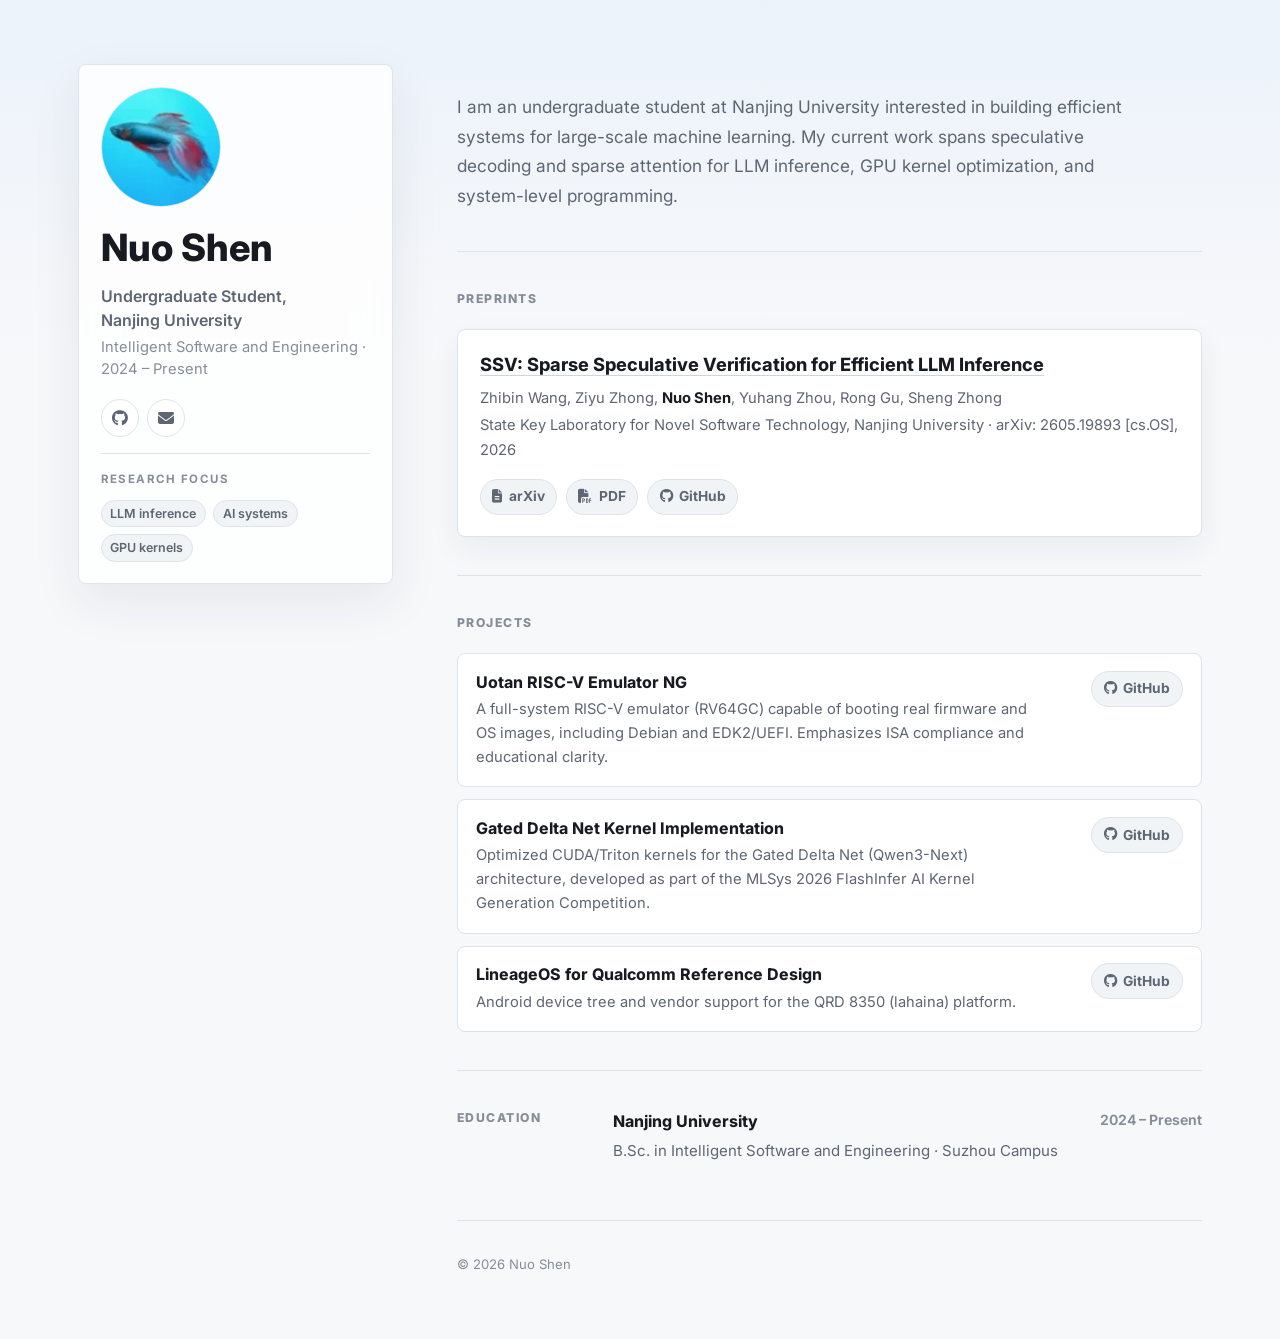
==== commit 230ce6c2: "Add code link to paper card Signed-off-by: snnbyyds <snnbyyds@gmail.com>" ====
--- a/index.html
+++ b/index.html
@@ -362,7 +362,7 @@
       display: grid;
       grid-template-columns: 88px minmax(0, 1fr);
       gap: 1rem;
-      align-items: center;
+      align-items: start;
       padding: 1rem;
     }
 
@@ -599,6 +599,7 @@
           <div class="paper-actions">
             <a class="text-link" href="https://arxiv.org/abs/2605.19893" target="_blank" rel="noopener"><i class="fas fa-file-lines"></i> arXiv</a>
             <a class="text-link" href="https://arxiv.org/pdf/2605.19893" target="_blank" rel="noopener"><i class="fas fa-file-pdf"></i> PDF</a>
+            <a class="text-link" href="https://github.com/Sammy0520/SpecNSA" target="_blank" rel="noopener"><i class="fab fa-github"></i> GitHub</a>
           </div>
         </article>
       </section>
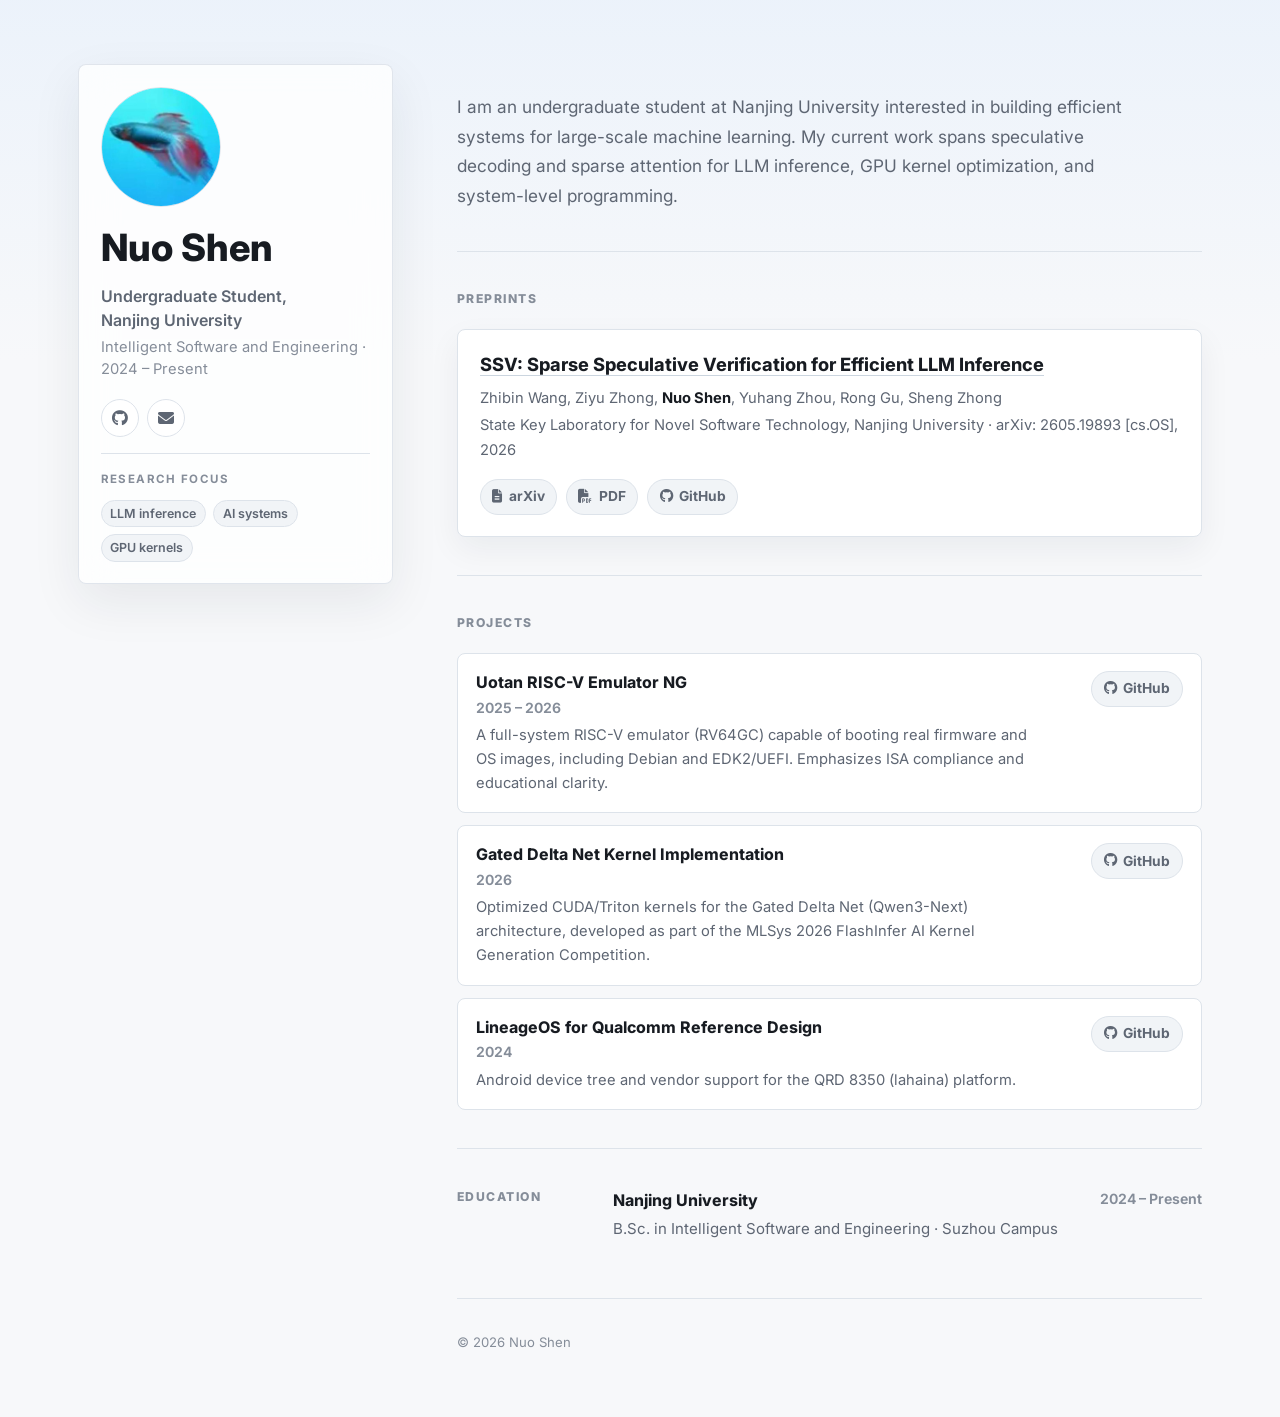
==== commit d5c7098f: "Add project years Signed-off-by: snnbyyds <snnbyyds@gmail.com>" ====
--- a/index.html
+++ b/index.html
@@ -613,6 +613,7 @@
           <article class="project-item">
             <div>
               <div class="project-name">Uotan RISC-V Emulator NG</div>
+              <div class="date" style="margin-top:0.15rem;margin-bottom:0.25rem">2025 &ndash; 2026</div>
               <div class="project-desc">
                 A full-system RISC-V emulator (RV64GC) capable of booting real firmware and OS images, including Debian and EDK2/UEFI. Emphasizes ISA compliance and educational clarity.
               </div>
@@ -623,6 +624,7 @@
           <article class="project-item">
             <div>
               <div class="project-name">Gated Delta Net Kernel Implementation</div>
+              <div class="date" style="margin-top:0.15rem;margin-bottom:0.25rem">2026</div>
               <div class="project-desc">
                 Optimized CUDA/Triton kernels for the Gated Delta Net (Qwen3-Next) architecture, developed as part of the MLSys 2026 FlashInfer AI Kernel Generation Competition.
               </div>
@@ -633,6 +635,7 @@
           <article class="project-item">
             <div>
               <div class="project-name">LineageOS for Qualcomm Reference Design</div>
+              <div class="date" style="margin-top:0.15rem;margin-bottom:0.25rem">2024</div>
               <div class="project-desc">
                 Android device tree and vendor support for the QRD 8350 (lahaina) platform.
               </div>
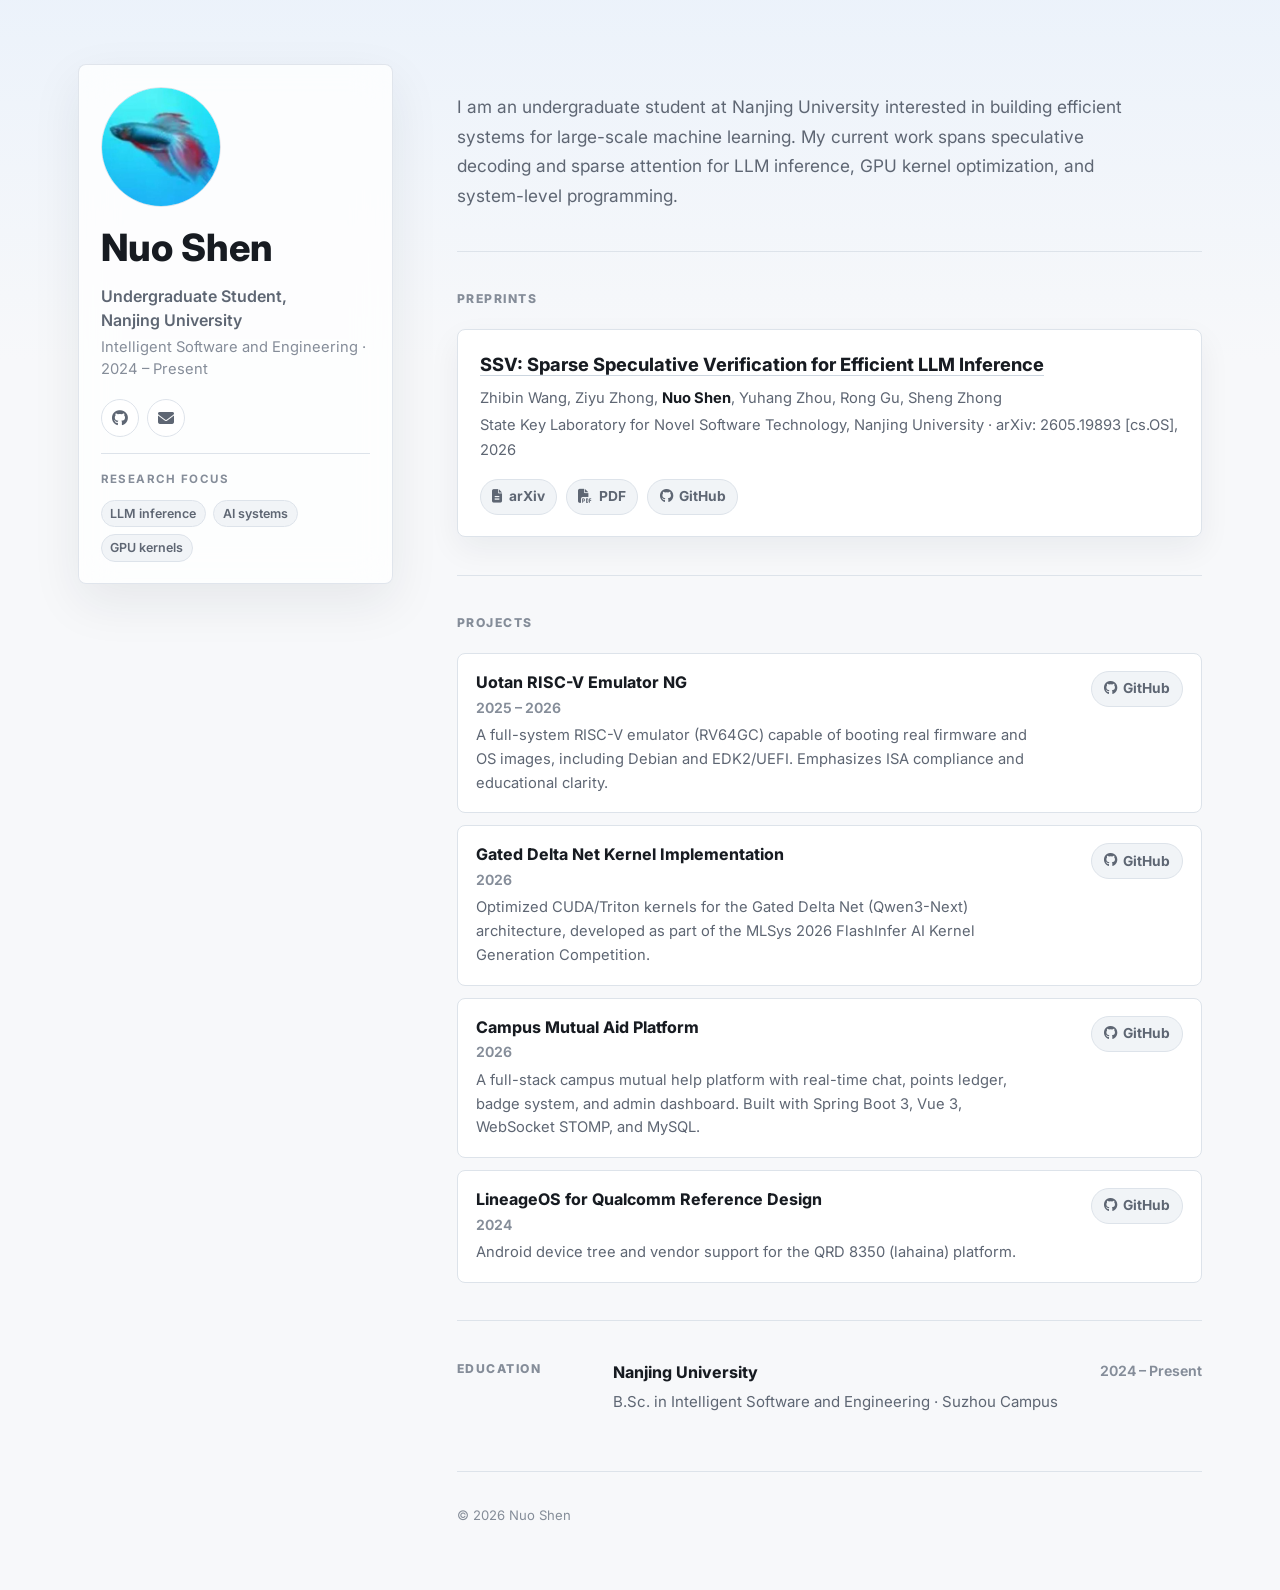
==== commit 7e5ba2c2: "add Campus Mutual Aid Platform project Signed-off-by: snnbyyds <snnbyyds@gmail.com>" ====
--- a/index.html
+++ b/index.html
@@ -634,6 +634,17 @@
 
           <article class="project-item">
             <div>
+              <div class="project-name">Campus Mutual Aid Platform</div>
+              <div class="date" style="margin-top:0.15rem;margin-bottom:0.25rem">2026</div>
+              <div class="project-desc">
+                A full-stack campus mutual help platform with real-time chat, points ledger, badge system, and admin dashboard. Built with Spring Boot 3, Vue 3, WebSocket STOMP, and MySQL.
+              </div>
+            </div>
+            <a class="text-link project-link" href="https://github.com/Team-OffTrack/Campus_Mutual_Aid_Platform" target="_blank" rel="noopener"><i class="fab fa-github"></i> GitHub</a>
+          </article>
+
+          <article class="project-item">
+            <div>
               <div class="project-name">LineageOS for Qualcomm Reference Design</div>
               <div class="date" style="margin-top:0.15rem;margin-bottom:0.25rem">2024</div>
               <div class="project-desc">
